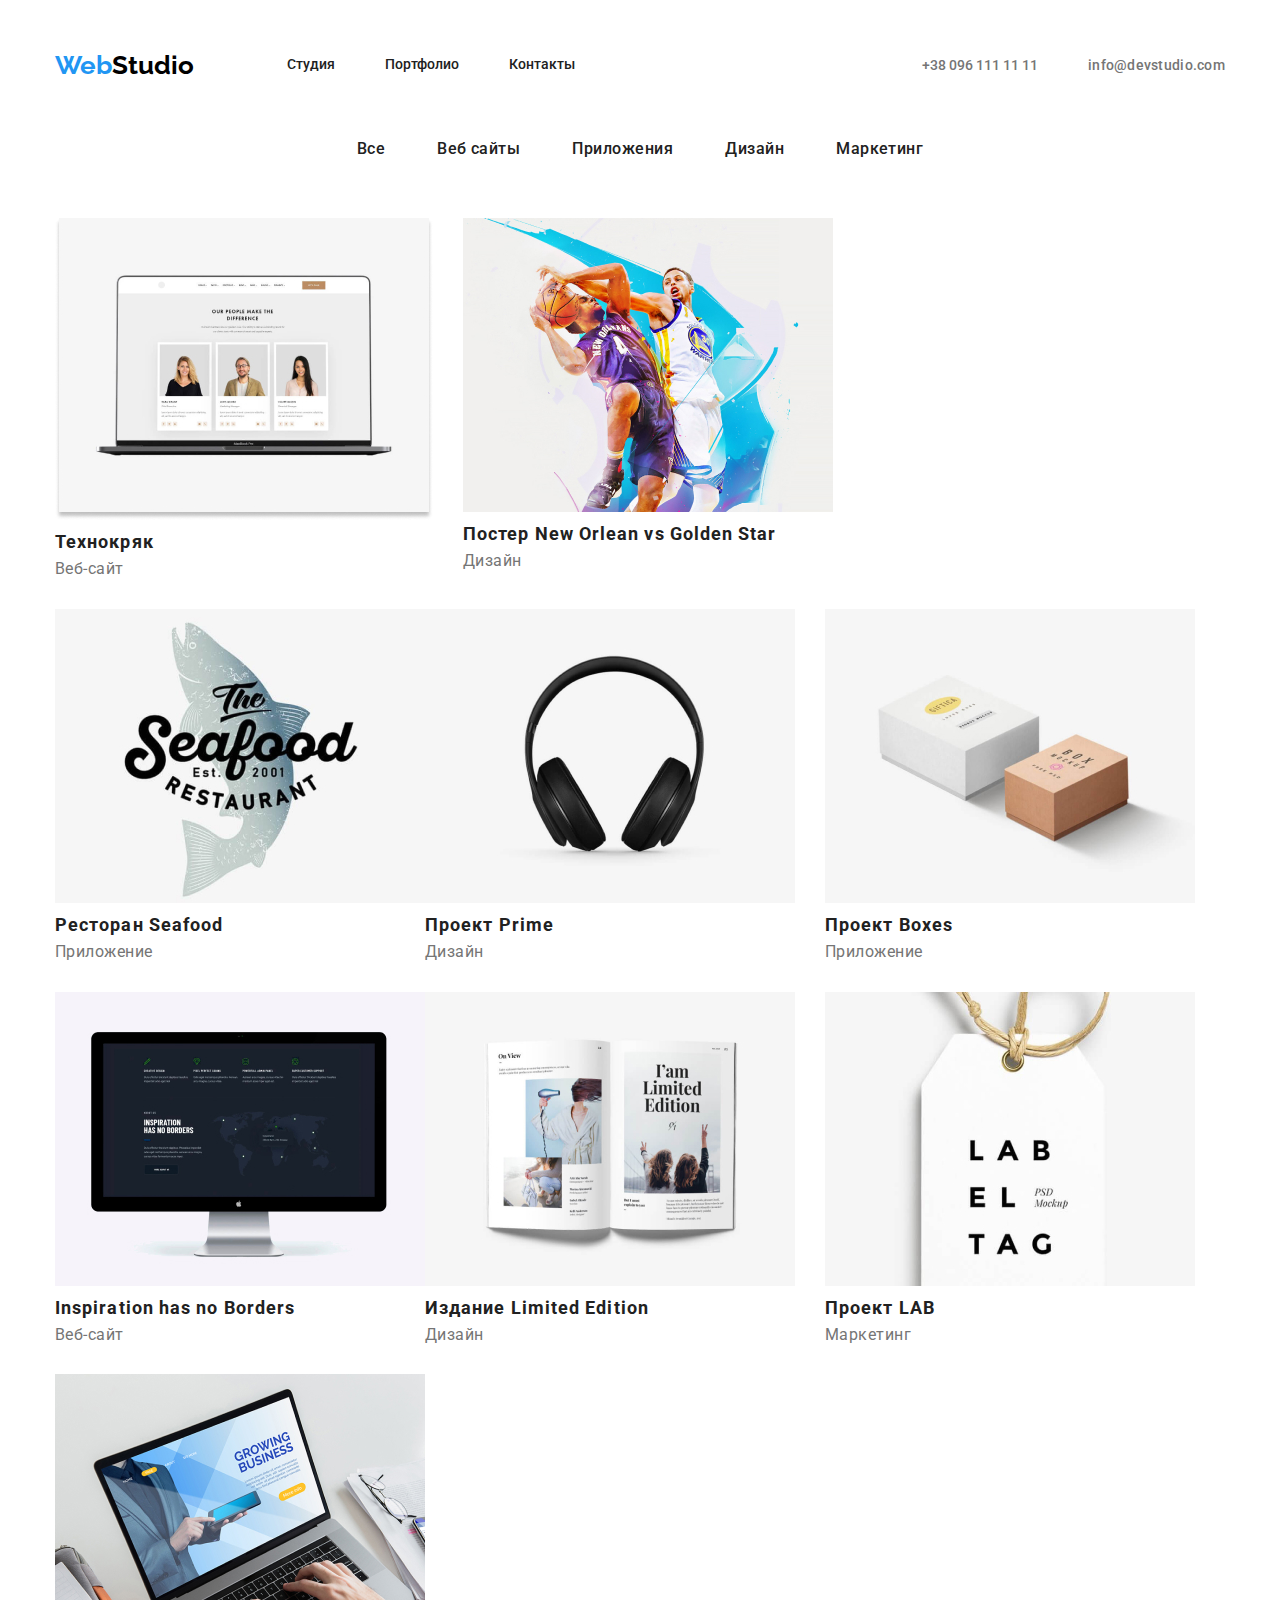
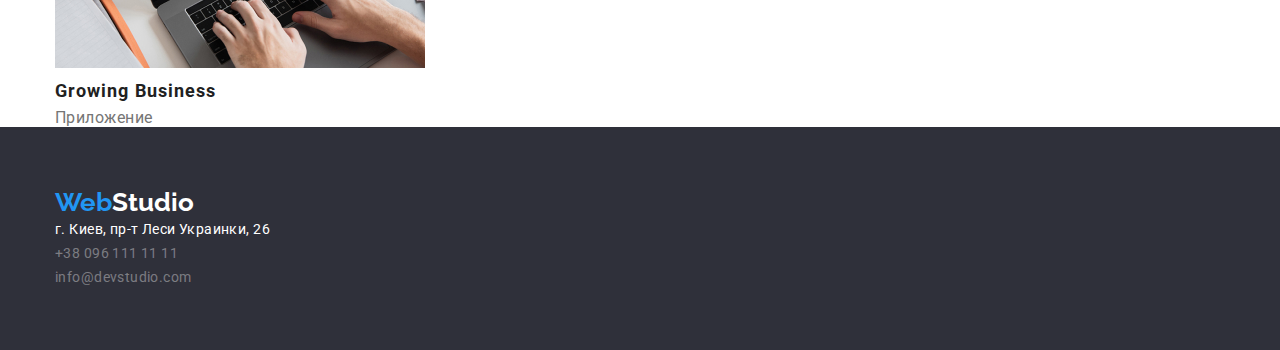
==== portfolio.html @ 1aef7324 "с портфолио" ====
<!DOCTYPE html>
<html lang="en">
<head>
    <meta charset="UTF-8">
    <meta http-equiv="X-UA-Compatible" content="IE=edge">
    <meta name="viewport" content="width=device-width, initial-scale=1.0">
    <title>WebStudio</title>
    <link rel="preconnect" href="https://fonts.googleapis.com">
    <link rel="preconnect" href="https://fonts.gstatic.com" crossorigin>
    <link href="https://fonts.googleapis.com/css2?family=Raleway:wght@700&family=Roboto:wght@400;500;700;900&display=swap" rel="stylesheet">
    <link rel="stylesheet" href="https://cdnjs.cloudflare.com/ajax/libs/modern-normalize/1.0.0/modern-normalize.min.css"/>
    <link rel="stylesheet" href="./css/styles.css"/>
</head>
<body>
    <!--Header-->
    <header class="page-header">
        <div class="container header-container">
        <nav class="navigation">
            <a class="logo link" href="Web">Web<span class="link-logo-black">Studio</span></a>
                <ul class="menu-list list">
                <li class="menu-item">
                <a class="menu-link link" href="./index.html">Студия</a>
                </li>
                <li class="menu-item">
                <a class="menu-link link" href="">Портфолио</a>
                </li>
                <li class="menu-item">
                <a class="menu-link link" href="">Контакты</a>
                </li>
                </ul>
        </nav>
        <ul class="header-contacts list">
        <li><a class="phone-number link" href="tel:+380961111111">+38 096 111 11 11</a></li>
        <li><a class="email link" href="mailto:info@devstudio.com">info@devstudio.com</a></li>
        </ul>
        </div>
    </header>
    <!--Portfolio-->
    <main>
        <section class="portfolio-section">
            <div class="portfolio-section-div container">
                <ul class="portfolio-list list">
                <li class="portfolio-item">
                <a class="portfolio-link link" href="">Все</a>
                </li>
                <li class="portfolio-item">
                <a class="portfolio-link link" href="">Веб сайты</a>
                </li>
                <li class="portfolio-item">
                <a class="portfolio-link link" href="">Приложения</a>
                </li>
                <li class="portfolio-item">
                <a class="portfolio-link link" href="">Дизайн</a>
                </li>
                <li class="portfolio-item">
                <a class="portfolio-link link" href="">Маркетинг</a>
                </li>
                </ul>
                
                <ul class="projects-list list link">
                    <li class="projects-list-item">
                        <img src="./images/portfolio/img1.jpg" 
                        alt="Три фотографии" width: 370px; height: 294px;>
                        <h2 class="projects-list-item-title">Технокряк</h2>
                        <p class="projects-list-item-title-description">Веб-сайт</p>
                    </li>
                    <li class="projects-list-item">
                        <img src="./images/portfolio/img2.jpg" 
                        alt="Два баскетболиста" 
                        width: 370px;
                        height: 294px;>
                        <h2 class="projects-list-item-title">Постер New Orlean vs Golden Star</h2>
                        <p class="projects-list-item-title-description">Дизайн</p>
                    </li>
                    <li class="projects-list-item">
                        <img src="./images/portfolio/img3.jpg" 
                        alt="Рыба" 
                        width: 370px;
                        height: 294px;>
                        <h2 class="projects-list-item-title">Ресторан Seafood</h2>
                        <p class="projects-list-item-title-description">Приложение</p>
                    </li>
                    <li class="projects-list-item">
                        <img src="./images/portfolio/img4.jpg" 
                        alt="Наушники" 
                        width: 370px;
                        height: 294px;>
                        <h2 class="projects-list-item-title">Проект Prime</h2>
                        <p class="projects-list-item-title-description">Дизайн</p>
                    </li>
                    <li class="projects-list-item">
                        <img src="./images/portfolio/img5.jpg" 
                        alt="Две коробки" 
                        width: 370px;
                        height: 294px;>
                        <h2 class="projects-list-item-title">Проект Boxes</h2>
                        <p class="projects-list-item-title-description">Приложение</p>
                    </li>
                    <li class="projects-list-item">
                        <img src="./images/portfolio/img6.jpg" 
                        alt="Моноблок-монитор" 
                        width: 370px;
                        height: 294px;>
                        <h2 class="projects-list-item-title">Inspiration has no Borders</h2>
                        <p class="projects-list-item-title-description">Веб-сайт</p>
                    </li>
                    <li class="projects-list-item">
                        <img src="./images/portfolio/img7.jpg" 
                        alt="Книга" 
                        width: 370px;
                        height: 294px;>
                        <h2 class="projects-list-item-title">Издание Limited Edition</h2>
                        <p class="projects-list-item-title-description">Дизайн</p>
                    </li>
                    <li class="projects-list-item">
                        <img src="./images/portfolio/img8.jpg" 
                        alt="Бирка" 
                        width: 370px;
                        height: 294px;>
                        <h2 class="projects-list-item-title">Проект LAB</h2>
                        <p class="projects-list-item-title-description">Маркетинг</p>
                    </li>
                    <li class="projects-list-item">
                        <img src="./images/portfolio/img9.jpg" 
                        alt="Ноутбук" 
                        width: 370px;
                        height: 294px;>
                        <h2 class="projects-list-item-title">Growing Business</h2>
                        <p class="projects-list-item-title-description">Приложение</p>
                    </li>
                </ul>
            </div>
        </section>
    </main>
    <footer class="footer-section">
        <div class="footer-section-div container">
        <a class="logo link" href="Web">Web<span class="link-logo-white">Studio</span></a>
        <address class="contacts">
        <ul class="contacts-list link list">
            <li class="contacts-item">
                <a class="contacts-adress link" href="https://goo.gl/maps/FWrBWn9DCKe6x9mS8" 
                target="_blank" 
                rel="noopener noreferrer">г. Киев, пр-т Леси Украинки, 26</a>
            </li>
            <li class="contacts-item">
                <a class="contacts-phone link" href="tel:+380961111111">+38 096 111 11 11</a>
            </li>
            <li class="contacts-item">
                <a class="contacts-email link" href="mailto:info@devstudio.com">info@devstudio.com</a>
            </li>
            </ul>
        </address>
    </div>
    </footer>
</body>
</html>
---- css/styles.css ----
.link{
    text-decoration: none;
}
.list{
    list-style: none;
}
:root{
    --accent-color: #2196F3;
}

body {
    font-family: 'Roboto', sans-serif;
    color: black;
    ;
}
.img{
    display: block;
}
.container{
    width: 1200px;
    padding-left: 15px;
    padding-right: 15px;
    margin-left: auto;
    margin-right: auto;
}

.header-container{
    display: flex;
    align-items: center;
}

h1,
h2,
h3,
p {
  margin-top: 0;
  margin-bottom: 0;
}

ul, ol {
    margin-top: 0;
    margin-bottom: 0;
    padding-left: 0;
  }

button {
    cursor: pointer;
  } 

/* Header */

.page-header{
    padding-top: 25px;
    padding-bottom: 25px;
}

.logo{
font-family: 'Raleway', sans-serif;
font-weight: 700;
font-size: 26px;
line-height: 1.19;
color: var(--accent-color);
margin-right: 93px;
}

.navigation{
    display: flex;
    align-items: center;
}

.link-logo-black{
    color: black;
}

.menu-list{
    display: flex;
    align-items: center;
}

.menu-item:not(:last-child){
    margin-right: 50px;
}

.menu-link{
font-weight: 500;
font-size: 14px;
line-height: 1.14;
color: #212121;
padding-top: 32px;
padding-bottom: 32px;
display: block;
}

.menu-link:hover,
.menu-link:focus{
    color: #2196F3;;
}
.phone-number{
font-weight: 500;
font-size: 14px;
line-height: 1.14;
margin-right: 50px;

color: #757575;
}
.phone-number:hover,
.phone-number:focus{
    color: #2196F3;
}

.header-contacts{
    display: flex;
    justify-content: space-between;
    margin-left: auto;
}

.email{
    font-weight: 500;
    font-size: 14px;
    line-height: 1.14;
    letter-spacing: 0.02em;
    
    color: #757575;
    }
    .email:hover,
    .email:focus{
        color: #2196F3;
    }

    /* Main selection */

    .main-section{
        background-color: #2F303A;
        text-align: center;
        padding-top: 200px;
        padding-bottom: 200px;
    }
   
    .main-title{
        max-width: 696px;
        font-weight: 900;
        font-size: 44px;
        line-height: 1.36;
        text-align: center;
        letter-spacing: 0.06em;
        text-transform: uppercase;
        margin: 0 auto 30px;
        color: #FFFFFF;
    }
    .modal-btn{
        font-weight: 700;
        font-size: 16px;
        line-height: 1.87;
        text-align: center;
        letter-spacing: 0.06em;
        background-color: #2196F3;
        cursor: pointer;

        color: #FFFFFF;
    }
    .modal-btn:hover,
    .modal-btn:focus{
        background-color: #1a67a7;
        color: #FFFFFF;
    }

    /* Our features */
    .our-features-list{
        display: flex;
        justify-content: space-between;
        padding-top: 94px;
    }
    
.features-title{
    font-weight: 700;
    font-size: 14px;
    line-height: 1.14;
    text-transform: uppercase;
    letter-spacing: 0.03em;
    }
.description{
    font-weight: 400;
    font-size: 14px;
    line-height: 1.71;
    letter-spacing: 0.03em;
    width: 270px;
    margin-top: 10px;
    
    color: #757575;
}

.business-section-title{
    font-weight: 700;
    font-size: 36px;
    line-height: 1.17;
    text-align: center;
    letter-spacing: 0.03em;
    margin-top: 0px;
    margin-bottom: 50px;
}
.our-business-section{
    padding-top: 94px;
    padding-bottom: 94px;
}
.business-section-list{
    display: flex;
    justify-content: space-between;
}
.bussines-section-image:not(:last-child){
    margin-right: 30px;
}
 /* Our team */
.our-team-section{
    padding-top: 94px;
    padding-bottom: 94px;
}
.our-team{
    display: flex;
    flex-wrap: wrap;
}

.our-teams-person-info{
    border: #757575;
}

.our-team-item:not(:last-child){
    margin-right:30px;
}

.our-team-title{
    font-weight: 700;
    font-size: 36px;
    line-height: 1.17;
    text-align: center;
    letter-spacing: 0.03em;
    margin-bottom: 50px;
}
.our-teams-person-title{
    font-weight: 500;
    font-size: 16px;
    line-height: 1.19;
    text-align: center;
    letter-spacing: 0.03em;
    margin-top: 30px;
    margin-bottom: 10px;
}

.our-teams-person-desсription{
    font-weight: 400;
    font-size: 16px;
    line-height: 1.19;
    text-align: center;
    letter-spacing: 0.03em;
    color: #757575;
    padding-bottom: 30px;
}

 /* Footer */
 .footer-section{
    background-color: #2F303A;
    padding-top: 60px;
    padding-bottom: 60px;
 }
.link-logo-white{
    color: white;
}
.contacts{
    font-style: normal;
}
.contacts-adress{
    font-weight: 400;
    font-size: 14px;
    line-height: 1.71;
    letter-spacing: 0.03em;

    color: white;
}
.contacts-phone{
    font-weight: 400;
    font-size: 14px;
    line-height: 1.71;

    letter-spacing: 0.03em;
    color:#ffffff60;
}
.contacts-email{
    font-weight: 400;
    font-size: 14px;
    line-height: 1.71;

    letter-spacing: 0.03em;
    color: #ffffff60;
}

/* ====== Portfolio ==========*/
.portfolio-list{
    display: flex;
    justify-content: center;
    margin-bottom: 50px;
}

.portfolio-item{
    padding: 6px 22px 6px 22px;
}
.portfolio-link{
    font-weight: 500;
    font-size: 16px;
    line-height: 1.63;
    text-align: center;
    letter-spacing: 0.03em;

    color: #212121;
}
.portfolio-item:not(:last-child){
    margin-right: 8px;
}

.projects-list{
    display: flex;
    flex-wrap: wrap;
}

.projects-list-item-title{
    font-weight: 700;
    font-size: 18px;
    line-height: 2;
    letter-spacing: 0.06em;
    color: #212121;
}
.projects-list-item-title-description{
    font-weight: 400;
    font-size: 16px;
    line-height: 1,88;
    letter-spacing: 0.03em;
    color: #757575;
}
.projects-list-item {
    flex-basis: calc((100% - 90px)) / 3;
  }
  .projects-list-item:not(:nth-child(3n)) {
    margin-right: 30px;
  }
  .projects-list-item:not(:nth-last-child(-n + 3)) {
    margin-bottom: 30px;
  }
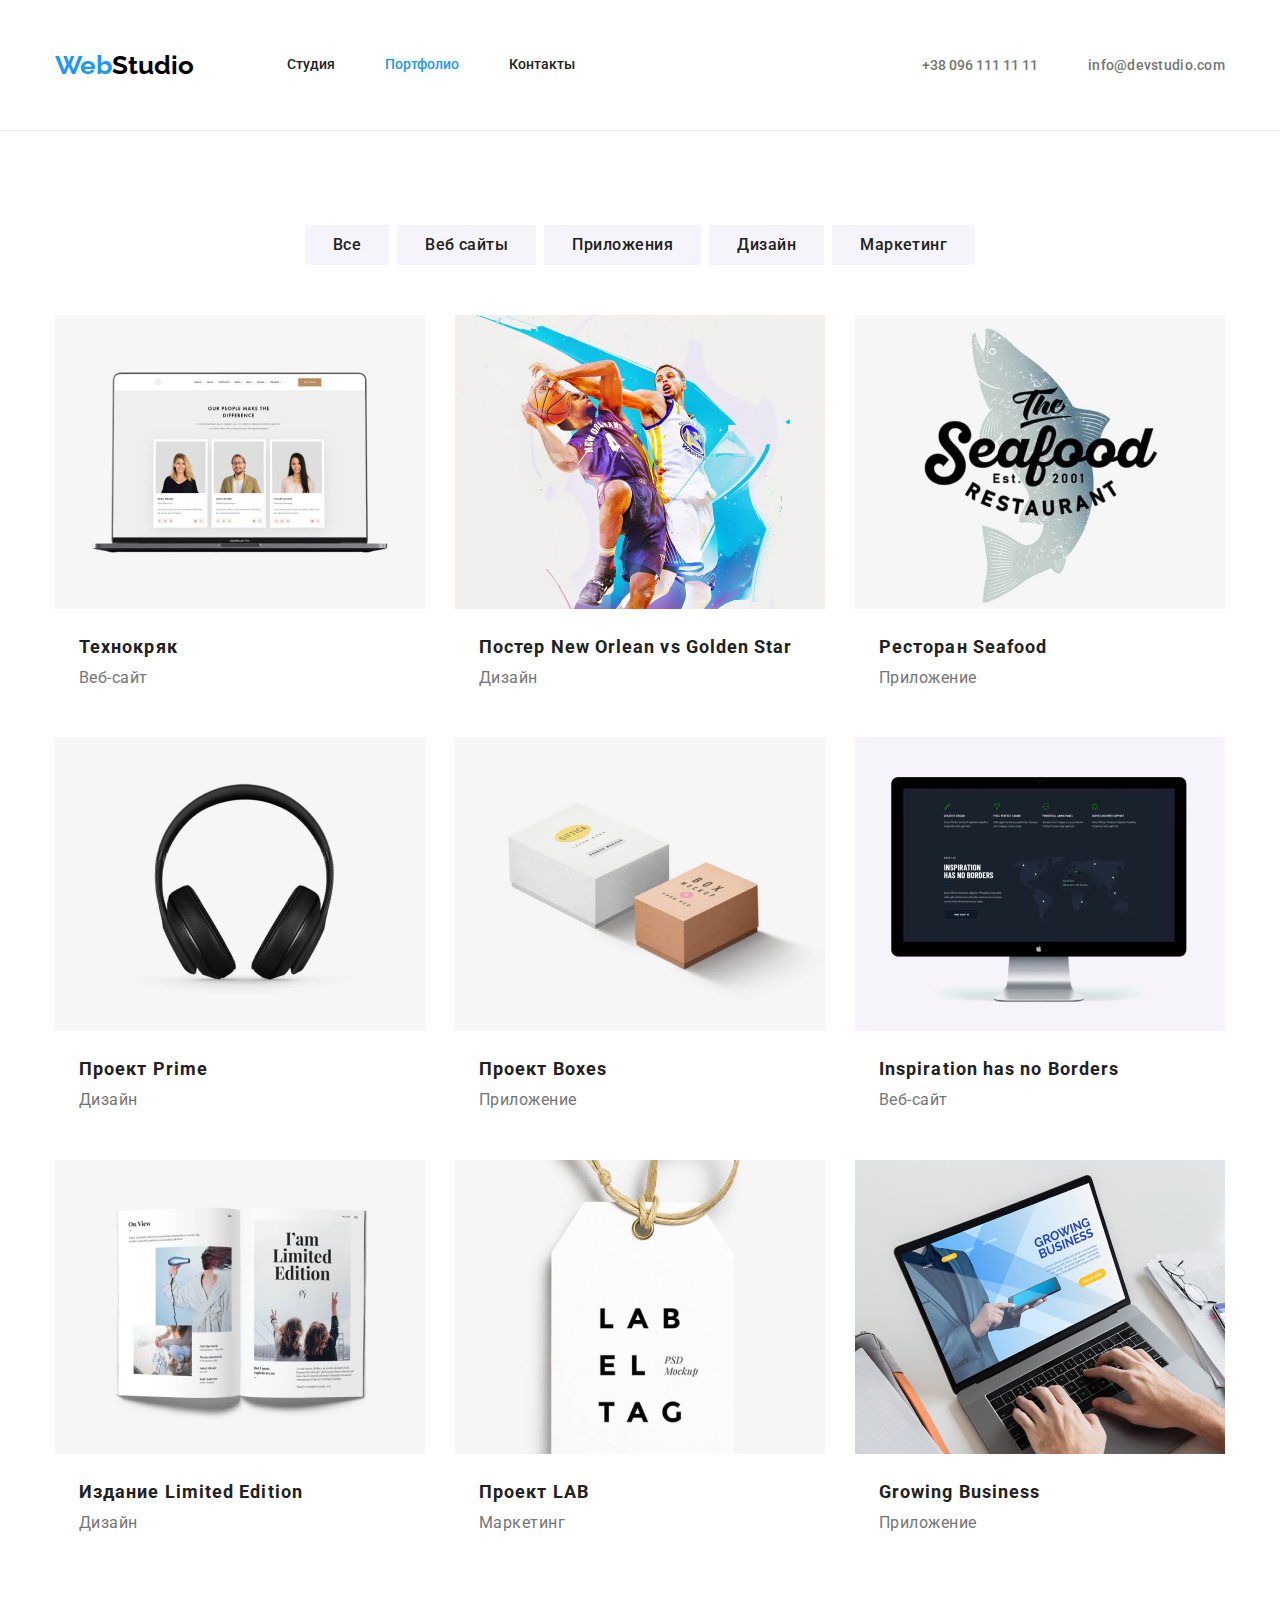
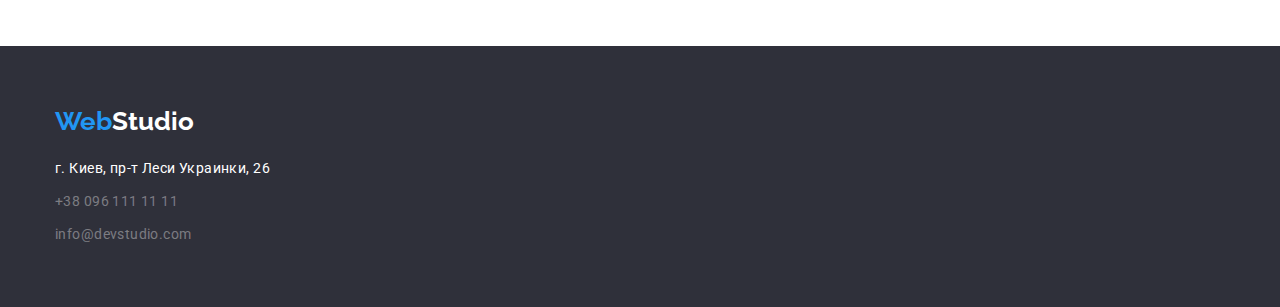
==== commit c1e56dc1: "готово 2-3 ДЗ" ====
--- a/portfolio.html
+++ b/portfolio.html
@@ -22,7 +22,7 @@
                 <a class="menu-link link" href="./index.html">Студия</a>
                 </li>
                 <li class="menu-item">
-                <a class="menu-link link" href="">Портфолио</a>
+                <a class="menu-link link current" href="">Портфолио</a>
                 </li>
                 <li class="menu-item">
                 <a class="menu-link link" href="">Контакты</a>
@@ -41,26 +41,28 @@
             <div class="portfolio-section-div container">
                 <ul class="portfolio-list list">
                 <li class="portfolio-item">
-                <a class="portfolio-link link" href="">Все</a>
+                <button class="portfolio-btn link" type="button">Все</button>
                 </li>
                 <li class="portfolio-item">
-                <a class="portfolio-link link" href="">Веб сайты</a>
+                 <button class="portfolio-btn link" type="button">Веб сайты</button>
                 </li>
                 <li class="portfolio-item">
-                <a class="portfolio-link link" href="">Приложения</a>
+                 <button class="portfolio-btn link" type="button">Приложения</button>
                 </li>
                 <li class="portfolio-item">
-                <a class="portfolio-link link" href="">Дизайн</a>
+                 <button class="portfolio-btn link" type="button">Дизайн</button>
                 </li>
                 <li class="portfolio-item">
-                <a class="portfolio-link link" href="">Маркетинг</a>
+                 <button class="portfolio-btn link" type="button">Маркетинг</button>
                 </li>
                 </ul>
-                
+
                 <ul class="projects-list list link">
                     <li class="projects-list-item">
                         <img src="./images/portfolio/img1.jpg" 
-                        alt="Три фотографии" width: 370px; height: 294px;>
+                        alt="Три фотографии" 
+                        width: 370px;
+                        height: 294px;>
                         <h2 class="projects-list-item-title">Технокряк</h2>
                         <p class="projects-list-item-title-description">Веб-сайт</p>
                     </li>
@@ -134,7 +136,7 @@
     </main>
     <footer class="footer-section">
         <div class="footer-section-div container">
-        <a class="logo link" href="Web">Web<span class="link-logo-white">Studio</span></a>
+        <a class="logo-footer link" href="Web">Web<span class="link-logo-white">Studio</span></a>
         <address class="contacts">
         <ul class="contacts-list link list">
             <li class="contacts-item">
--- a/css/styles.css
+++ b/css/styles.css
@@ -13,7 +13,7 @@
     color: black;
     ;
 }
-.img{
+img{
     display: block;
 }
 .container{
@@ -47,13 +47,19 @@
     cursor: pointer;
   } 
 
+  .menu-link.current{
+      color: #2196F3;
+  }
+
 /* Header */
 
 .page-header{
     padding-top: 25px;
     padding-bottom: 25px;
-}
-
+    background-color: #FFFFFF;
+    border-bottom: 1px solid #ececec;
+}
+header{display: block;}
 .logo{
 font-family: 'Raleway', sans-serif;
 font-weight: 700;
@@ -61,6 +67,7 @@
 line-height: 1.19;
 color: var(--accent-color);
 margin-right: 93px;
+display: inline-block;
 }
 
 .navigation{
@@ -155,7 +162,10 @@
         letter-spacing: 0.06em;
         background-color: #2196F3;
         cursor: pointer;
-
+        padding: 10px 32px 10px 32px;
+        display: inline-block;
+        border-radius: 4px;
+        border: none;
         color: #FFFFFF;
     }
     .modal-btn:hover,
@@ -165,10 +175,13 @@
     }
 
     /* Our features */
+    .our-features{
+        padding-top: 94px;
+    }
+
     .our-features-list{
         display: flex;
         justify-content: space-between;
-        padding-top: 94px;
     }
     
 .features-title{
@@ -213,20 +226,18 @@
 .our-team-section{
     padding-top: 94px;
     padding-bottom: 94px;
+    background: #F5F4FA;
 }
 .our-team{
     display: flex;
     flex-wrap: wrap;
-}
-
-.our-teams-person-info{
-    border: #757575;
 }
 
 .our-team-item:not(:last-child){
     margin-right:30px;
 }
 
+
 .our-team-title{
     font-weight: 700;
     font-size: 36px;
@@ -235,13 +246,14 @@
     letter-spacing: 0.03em;
     margin-bottom: 50px;
 }
+
 .our-teams-person-title{
     font-weight: 500;
+    max-width: 250px;
     font-size: 16px;
     line-height: 1.19;
     text-align: center;
     letter-spacing: 0.03em;
-    margin-top: 30px;
     margin-bottom: 10px;
 }
 
@@ -252,7 +264,16 @@
     text-align: center;
     letter-spacing: 0.03em;
     color: #757575;
+}
+
+.person-title-desсription-border{
+    padding-top: 30px;
+    border-radius: 0px 0px 4px 4px;
+    background: #FFFFFF;
     padding-bottom: 30px;
+    box-shadow: 0px 1px 3px rgba(0, 0, 0, 0.12),
+                0px 1px 1px rgba(0, 0, 0, 0.14), 
+                0px 2px 1px rgba(0, 0, 0, 0.2);
 }
 
  /* Footer */
@@ -264,8 +285,17 @@
 .link-logo-white{
     color: white;
 }
+    .logo-footer{
+    font-family: 'Raleway', sans-serif;
+    font-weight: 700;
+    font-size: 26px;
+    line-height: 1.19;
+    color: var(--accent-color);
+    display: inline-block;
+}
 .contacts{
     font-style: normal;
+    margin-top: 20px;
 }
 .contacts-adress{
     font-weight: 400;
@@ -282,7 +312,12 @@
 
     letter-spacing: 0.03em;
     color:#ffffff60;
-}
+    }
+
+.contacts-item:not(:last-child){
+    margin: 0px 0px 9px 0px;
+}
+
 .contacts-email{
     font-weight: 400;
     font-size: 14px;
@@ -293,6 +328,10 @@
 }
 
 /* ====== Portfolio ==========*/
+.portfolio-section{
+    padding-top: 94px;
+    padding-bottom: 94px;
+}
 .portfolio-list{
     display: flex;
     justify-content: center;
@@ -301,13 +340,17 @@
 
 .portfolio-item{
     padding: 6px 22px 6px 22px;
-}
-.portfolio-link{
+    background-color: #F5F4FA;
+
+}
+.portfolio-btn{
     font-weight: 500;
     font-size: 16px;
     line-height: 1.63;
     text-align: center;
     letter-spacing: 0.03em;
+    border: transparent;
+    background-color: transparent;
 
     color: #212121;
 }
@@ -326,6 +369,8 @@
     line-height: 2;
     letter-spacing: 0.06em;
     color: #212121;
+    margin: 20px 24px 4px 24px; 
+
 }
 .projects-list-item-title-description{
     font-weight: 400;
@@ -333,6 +378,7 @@
     line-height: 1,88;
     letter-spacing: 0.03em;
     color: #757575;
+    margin: 0px 24px 20px 24px;
 }
 .projects-list-item {
     flex-basis: calc((100% - 90px)) / 3;
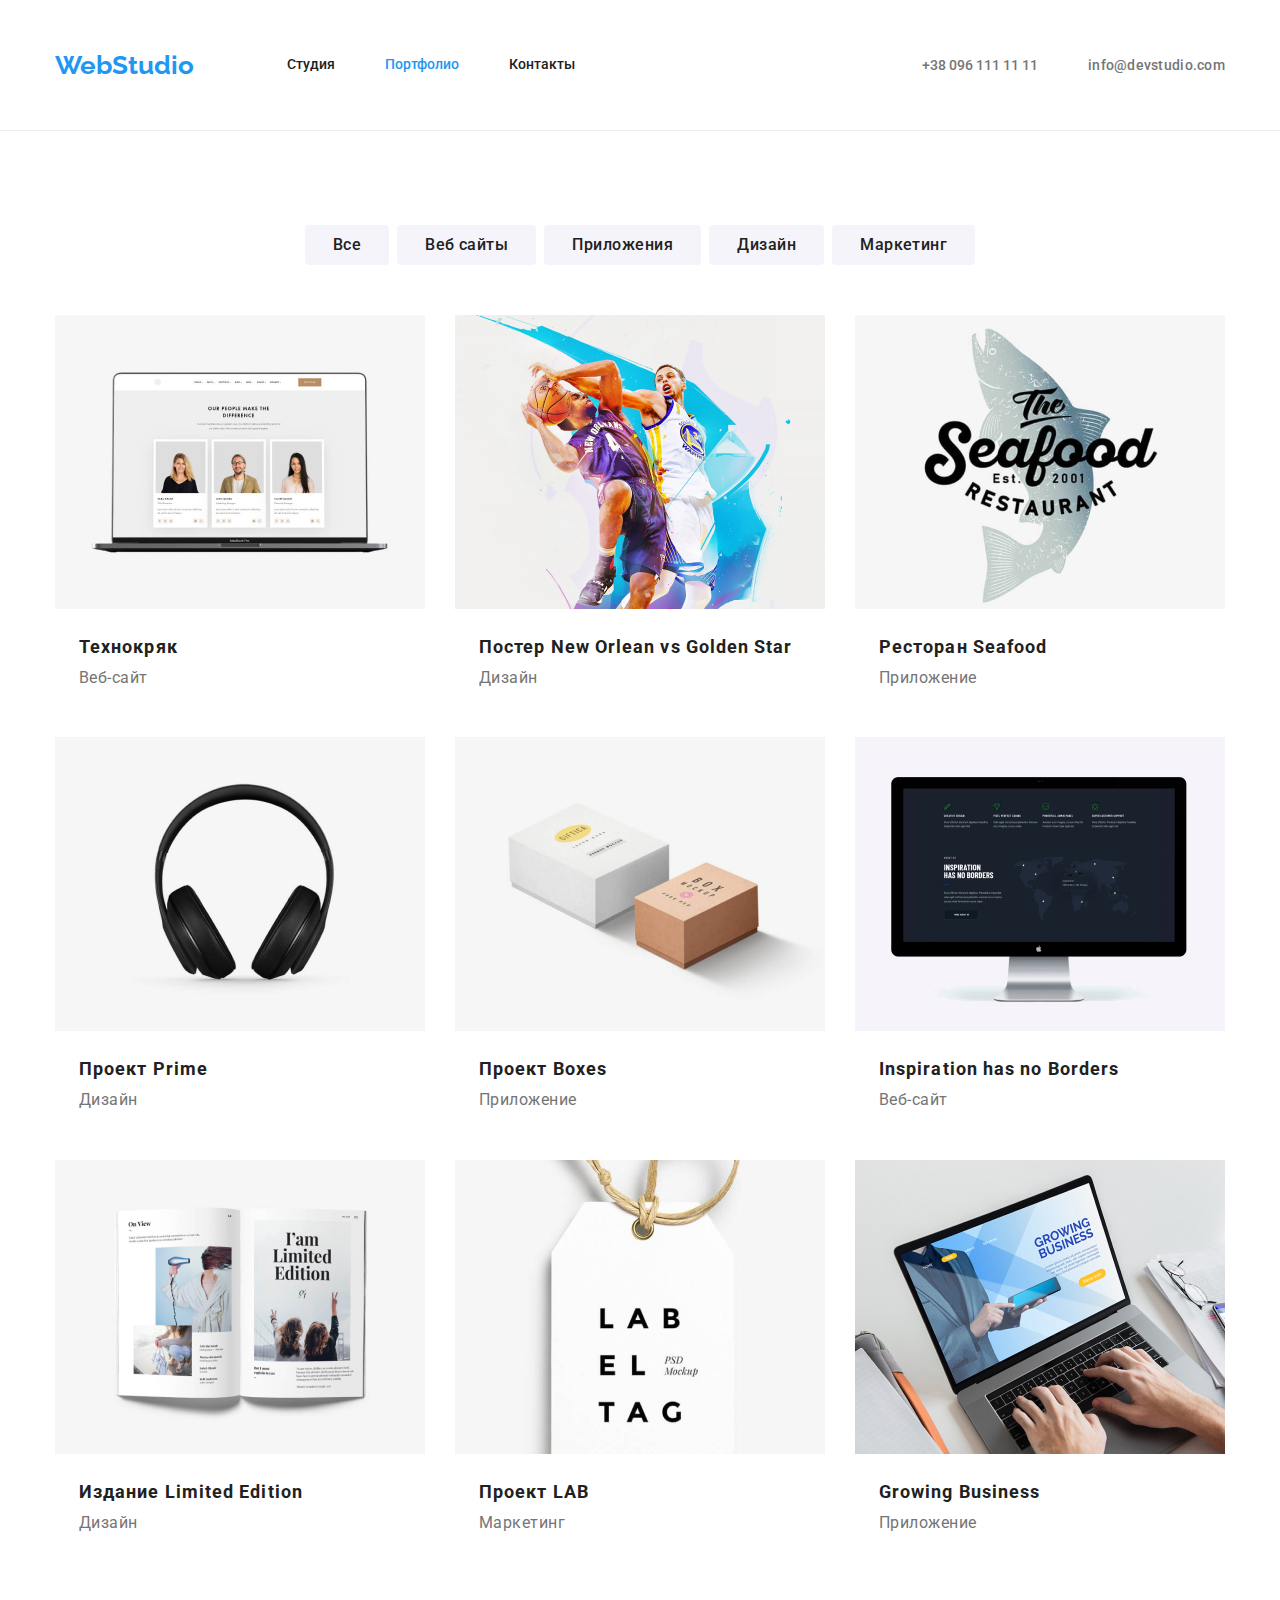
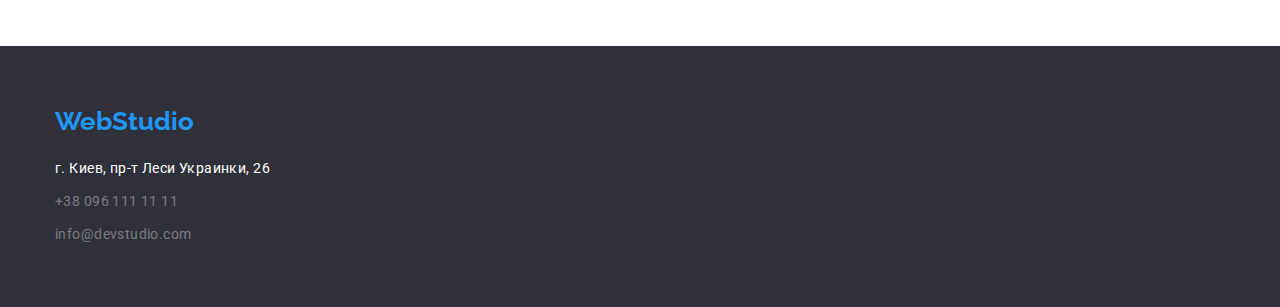
==== commit b7f79152: "добавил переменные и закончил портфолио" ====
--- a/portfolio.html
+++ b/portfolio.html
@@ -59,76 +59,85 @@
 
                 <ul class="projects-list list link">
                     <li class="projects-list-item">
-                        <img src="./images/portfolio/img1.jpg" 
-                        alt="Три фотографии" 
-                        width: 370px;
-                        height: 294px;>
+                    <a class="link list" href="">
+                        <img src="./images/portfolio/img1.jpg" alt="Три фотографии" width="370" height="294"/>
+                        <div class="project-list-item-info">
                         <h2 class="projects-list-item-title">Технокряк</h2>
                         <p class="projects-list-item-title-description">Веб-сайт</p>
+                        </div>
+                    </a>
                     </li>
                     <li class="projects-list-item">
-                        <img src="./images/portfolio/img2.jpg" 
-                        alt="Два баскетболиста" 
-                        width: 370px;
-                        height: 294px;>
+                        <a class="link list" href="">
+                        <img src="./images/portfolio/img2.jpg" alt="Два баскетболиста" width="370" height="294"/>
+                        <div class="project-list-item-info">
                         <h2 class="projects-list-item-title">Постер New Orlean vs Golden Star</h2>
                         <p class="projects-list-item-title-description">Дизайн</p>
+                        </div>
+                    </a>
                     </li>
                     <li class="projects-list-item">
-                        <img src="./images/portfolio/img3.jpg" 
-                        alt="Рыба" 
-                        width: 370px;
-                        height: 294px;>
+                        <a class="link list" href="">
+                        <img src="./images/portfolio/img3.jpg" alt="Рыба" width="370" height="294"/>
+                        <div class="project-list-item-info">
                         <h2 class="projects-list-item-title">Ресторан Seafood</h2>
-                        <p class="projects-list-item-title-description">Приложение</p>
+                        <p class="projects-list-item-title-description ">Приложение</p>
+                        </div>
+                    </a>
                     </li>
                     <li class="projects-list-item">
-                        <img src="./images/portfolio/img4.jpg" 
-                        alt="Наушники" 
-                        width: 370px;
-                        height: 294px;>
+                        <a  class="link list" href="">
+                        <img src="./images/portfolio/img4.jpg" alt="Наушники" width="370" height="294"/>
+                        <div class="project-list-item-info">
                         <h2 class="projects-list-item-title">Проект Prime</h2>
                         <p class="projects-list-item-title-description">Дизайн</p>
+                        </div>
+                    </a>
                     </li>
                     <li class="projects-list-item">
-                        <img src="./images/portfolio/img5.jpg" 
-                        alt="Две коробки" 
-                        width: 370px;
-                        height: 294px;>
+                        <a  class="link list" href="">
+                        <img src="./images/portfolio/img5.jpg" alt="Две коробки" width="370" height="294"/>
+                        <div class="project-list-item-info">
                         <h2 class="projects-list-item-title">Проект Boxes</h2>
                         <p class="projects-list-item-title-description">Приложение</p>
+                        </div>
+                    </a>
                     </li>
                     <li class="projects-list-item">
-                        <img src="./images/portfolio/img6.jpg" 
-                        alt="Моноблок-монитор" 
-                        width: 370px;
-                        height: 294px;>
+                        <a  class="link list" href="">
+                        <img src="./images/portfolio/img6.jpg" alt="Моноблок-монитор" width="370" height="294"/>
+                        <div class="project-list-item-info">
                         <h2 class="projects-list-item-title">Inspiration has no Borders</h2>
                         <p class="projects-list-item-title-description">Веб-сайт</p>
+                        </div>
+                    </a>
                     </li>
                     <li class="projects-list-item">
-                        <img src="./images/portfolio/img7.jpg" 
-                        alt="Книга" 
-                        width: 370px;
-                        height: 294px;>
+                        <a  class="link list" href="">
+                        <img src="./images/portfolio/img7.jpg" alt="Книга" width="370" height="294"/>
+                        <div class="project-list-item-info">
                         <h2 class="projects-list-item-title">Издание Limited Edition</h2>
                         <p class="projects-list-item-title-description">Дизайн</p>
+                        </div>
+                    </a>
                     </li>
                     <li class="projects-list-item">
-                        <img src="./images/portfolio/img8.jpg" 
-                        alt="Бирка" 
-                        width: 370px;
-                        height: 294px;>
+                        <a  class="link list" href="">
+                        <img src="./images/portfolio/img8.jpg" alt="Бирка" width="370" height="294"/>
+                        <div class="project-list-item-info">
                         <h2 class="projects-list-item-title">Проект LAB</h2>
                         <p class="projects-list-item-title-description">Маркетинг</p>
+                        </div>
+                    </a>
                     </li>
                     <li class="projects-list-item">
-                        <img src="./images/portfolio/img9.jpg" 
-                        alt="Ноутбук" 
-                        width: 370px;
-                        height: 294px;>
+                        <a class="link list" href="">
+                        <img src="./images/portfolio/img9.jpg" alt="Ноутбук" width="370" height="294"/>
+                        <div class="project-list-item-info">
                         <h2 class="projects-list-item-title">Growing Business</h2>
                         <p class="projects-list-item-title-description">Приложение</p>
+                        </div>
+                    </a>
                     </li>
                 </ul>
             </div>
--- a/css/styles.css
+++ b/css/styles.css
@@ -1,21 +1,30 @@
-.link{
+.link {
     text-decoration: none;
 }
+
 .list{
     list-style: none;
 }
+
 :root{
     --accent-color: #2196F3;
+    --description-text-color: #757575;
+    --logo-white-theme-color: black;
+    --logo-black-theme-color: white;
+    --focus-accent-color: #2196F3;
+    --buttons-focus-color: white;
+    --buttons-background-color: #2196F3;
 }
 
 body {
     font-family: 'Roboto', sans-serif;
     color: black;
-    ;
-}
+}
+
 img{
     display: block;
 }
+
 .container{
     width: 1200px;
     padding-left: 15px;
@@ -47,7 +56,7 @@
     cursor: pointer;
   } 
 
-  .menu-link.current{
+.menu-link.current{
       color: #2196F3;
   }
 
@@ -75,8 +84,8 @@
     align-items: center;
 }
 
-.link-logo-black{
-    color: black;
+.link-logo-header{
+    color: var(--logo-white-theme-color);
 }
 
 .menu-list{
@@ -100,7 +109,7 @@
 
 .menu-link:hover,
 .menu-link:focus{
-    color: #2196F3;;
+    color: var(--focus-accent-color);
 }
 .phone-number{
 font-weight: 500;
@@ -112,7 +121,7 @@
 }
 .phone-number:hover,
 .phone-number:focus{
-    color: #2196F3;
+    color: var(--focus-accent-color);
 }
 
 .header-contacts{
@@ -160,8 +169,8 @@
         line-height: 1.87;
         text-align: center;
         letter-spacing: 0.06em;
+        cursor: pointer;
         background-color: #2196F3;
-        cursor: pointer;
         padding: 10px 32px 10px 32px;
         display: inline-block;
         border-radius: 4px;
@@ -170,8 +179,8 @@
     }
     .modal-btn:hover,
     .modal-btn:focus{
-        background-color: #1a67a7;
-        color: #FFFFFF;
+        background-color: #188CE8;
+        color: var(--buttons-focus-color);
     }
 
     /* Our features */
@@ -199,7 +208,7 @@
     width: 270px;
     margin-top: 10px;
     
-    color: #757575;
+    color: var(--description-text-color);
 }
 
 .business-section-title{
@@ -263,7 +272,7 @@
     line-height: 1.19;
     text-align: center;
     letter-spacing: 0.03em;
-    color: #757575;
+    color: var(--description-text-color);
 }
 
 .person-title-desсription-border{
@@ -282,8 +291,8 @@
     padding-top: 60px;
     padding-bottom: 60px;
  }
-.link-logo-white{
-    color: white;
+.link-logo-footer{
+    color: var(--logo-black-theme-color);
 }
     .logo-footer{
     font-family: 'Raleway', sans-serif;
@@ -341,8 +350,16 @@
 .portfolio-item{
     padding: 6px 22px 6px 22px;
     background-color: #F5F4FA;
-
-}
+    border-radius: 4px;
+}
+
+.portfolio-item:hover,
+.portfolio-item:focus{
+    background-color: var(--focus-accent-color);
+    color: var(--buttons-focus-color);
+    box-shadow: 0px 3px 1px rgba(0, 0, 0, 0.1), 0px 1px 2px rgba(0, 0, 0, 0.08), 0px 2px 2px rgba(0, 0, 0, 0.12);
+}
+
 .portfolio-btn{
     font-weight: 500;
     font-size: 16px;
@@ -354,6 +371,8 @@
 
     color: #212121;
 }
+
+
 .portfolio-item:not(:last-child){
     margin-right: 8px;
 }
@@ -369,17 +388,20 @@
     line-height: 2;
     letter-spacing: 0.06em;
     color: #212121;
-    margin: 20px 24px 4px 24px; 
-
+    margin-bottom: 4px; 
 }
 .projects-list-item-title-description{
     font-weight: 400;
     font-size: 16px;
     line-height: 1,88;
     letter-spacing: 0.03em;
-    color: #757575;
-    margin: 0px 24px 20px 24px;
-}
+    color: var(--description-text-color);
+}
+
+.project-list-item-info{
+    margin: 20px 24px 20px 24px;
+}
+
 .projects-list-item {
     flex-basis: calc((100% - 90px)) / 3;
   }
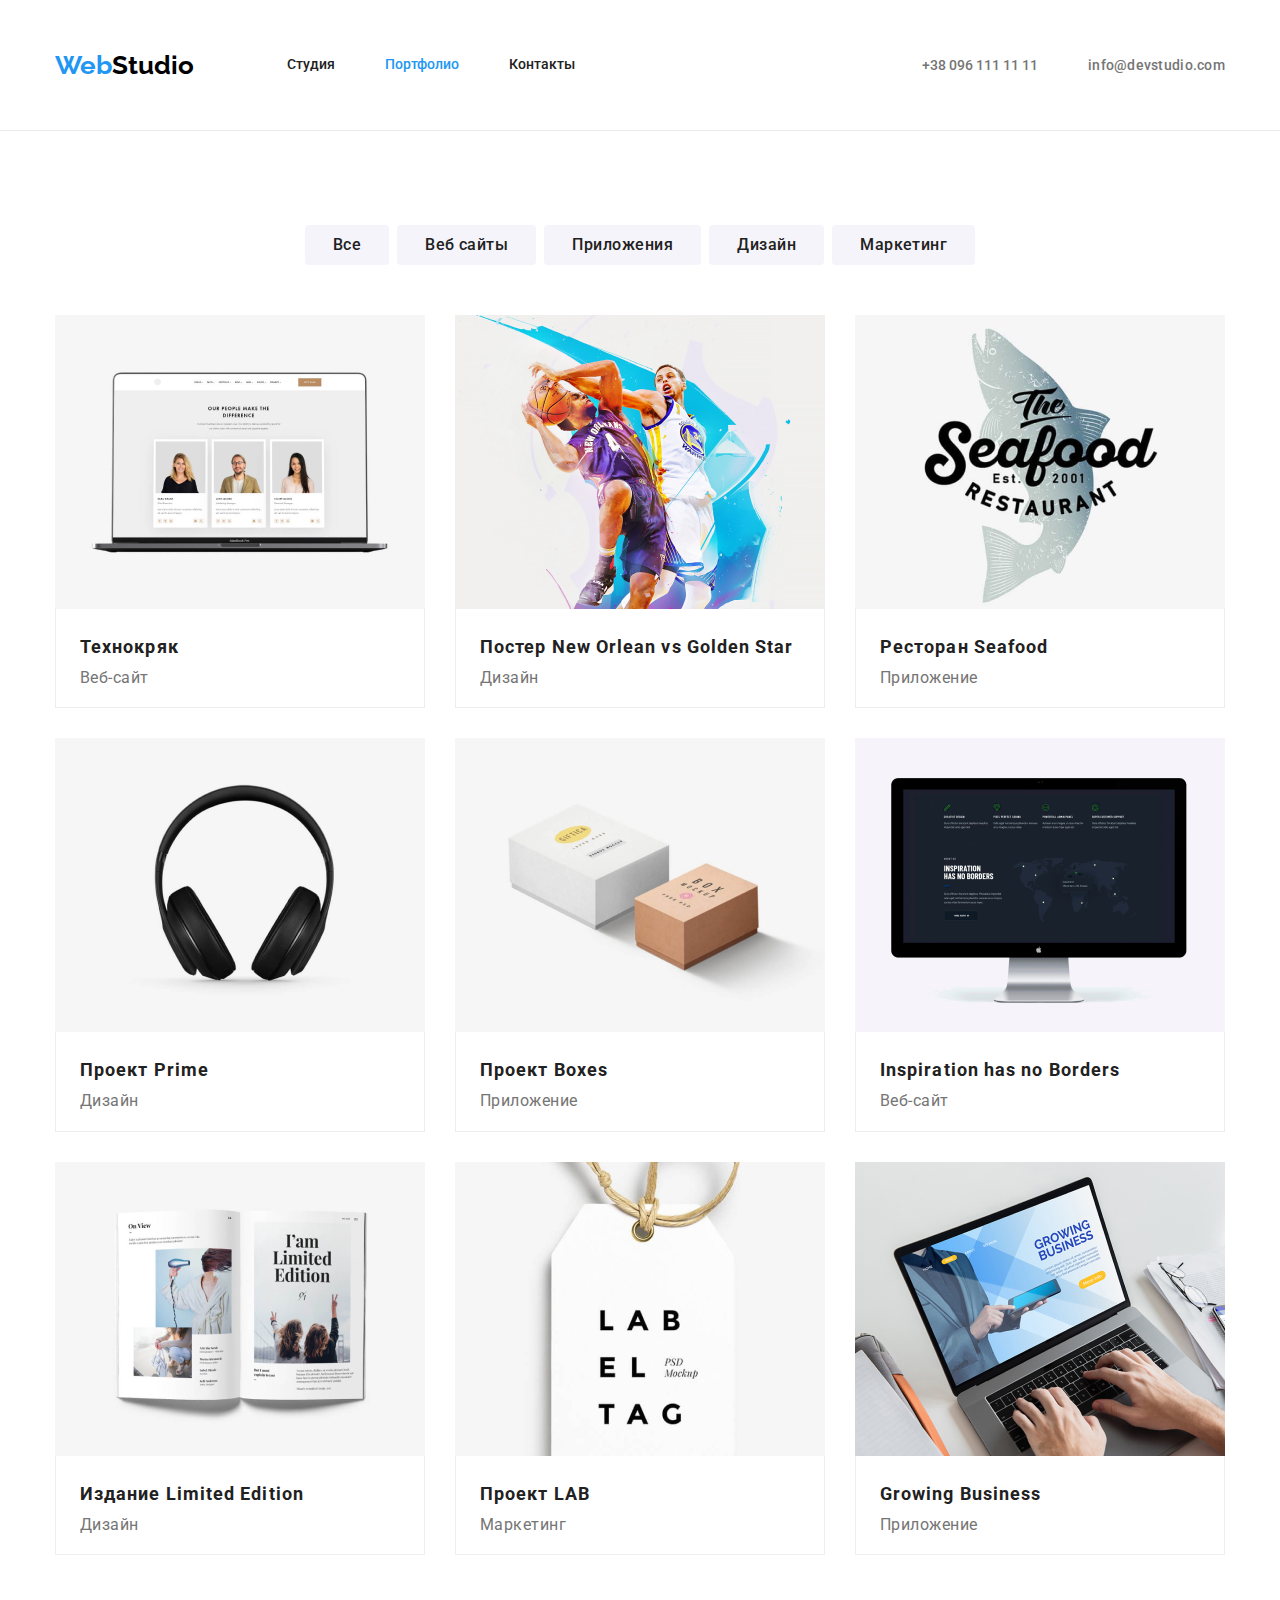
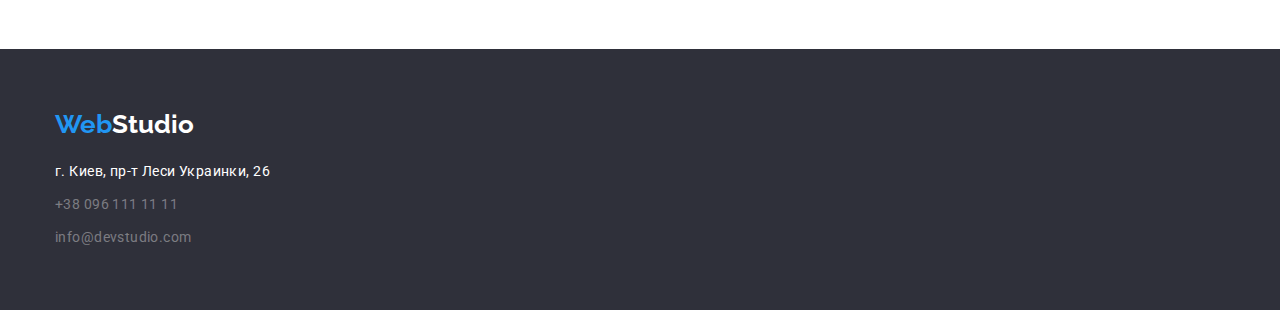
==== commit 1a7fcc20: "портфолио" ====
--- a/portfolio.html
+++ b/portfolio.html
@@ -16,7 +16,7 @@
     <header class="page-header">
         <div class="container header-container">
         <nav class="navigation">
-            <a class="logo link" href="Web">Web<span class="link-logo-black">Studio</span></a>
+            <a class="logo link" href="Web">Web<span class="link-logo-header">Studio</span></a>
                 <ul class="menu-list list">
                 <li class="menu-item">
                 <a class="menu-link link" href="./index.html">Студия</a>
@@ -145,7 +145,7 @@
     </main>
     <footer class="footer-section">
         <div class="footer-section-div container">
-        <a class="logo-footer link" href="Web">Web<span class="link-logo-white">Studio</span></a>
+        <a class="logo-footer link" href="Web">Web<span class="link-logo-footer">Studio</span></a>
         <address class="contacts">
         <ul class="contacts-list link list">
             <li class="contacts-item">
--- a/css/styles.css
+++ b/css/styles.css
@@ -399,7 +399,11 @@
 }
 
 .project-list-item-info{
-    margin: 20px 24px 20px 24px;
+    padding: 20px 24px 20px 24px;
+    background: #FFFFFF;
+    border-right: 1px solid #EEEEEE;
+    border-bottom: 1px solid #EEEEEE;
+    border-left: 1px solid #EEEEEE;
 }
 
 .projects-list-item {
